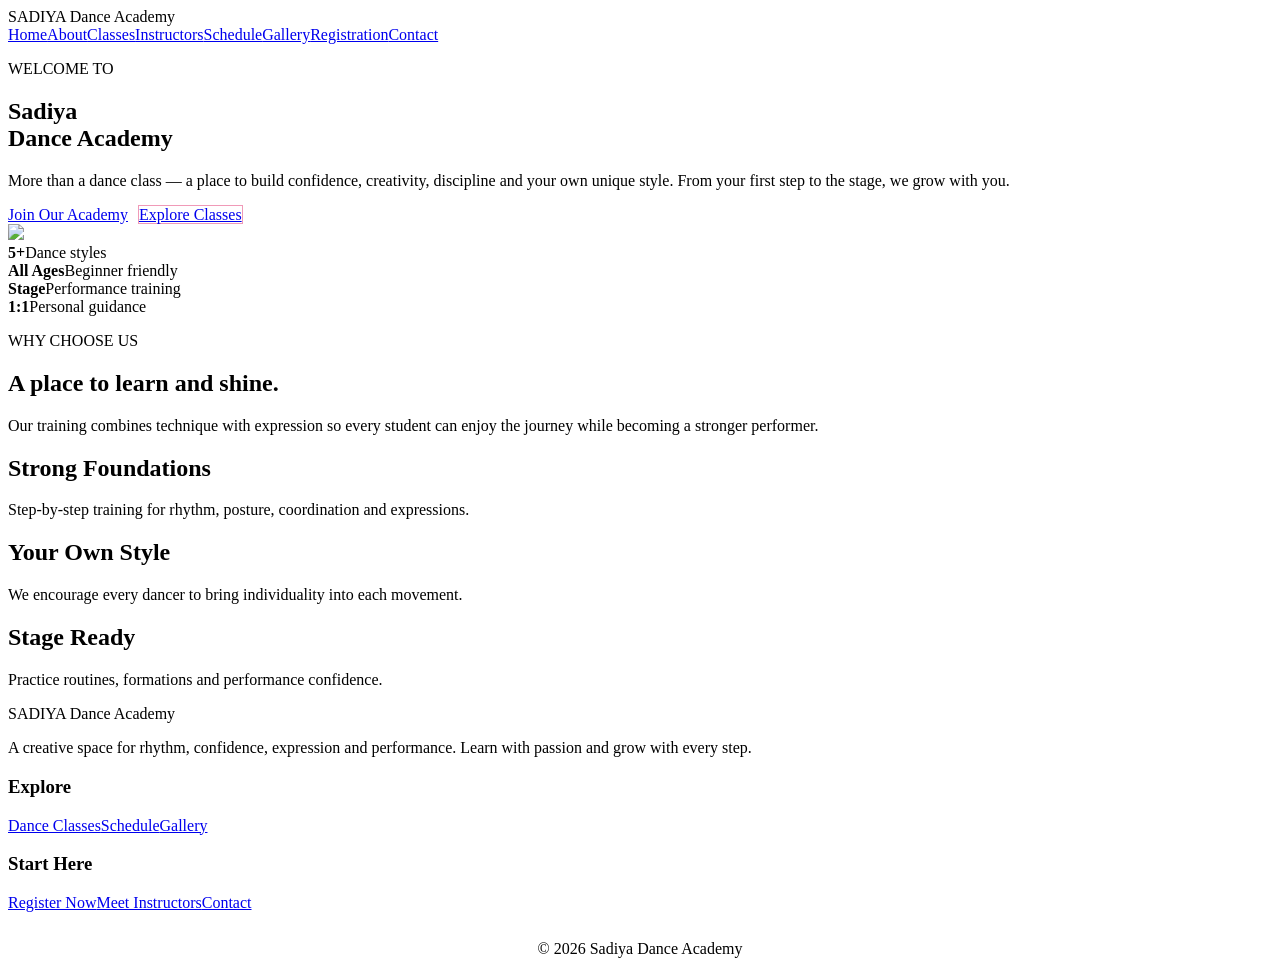
==== index.html @ f5e568c3 "Initial upload - Sadiya Dance Academy Website" ====
<!doctype html><html><head><meta charset="utf-8"><meta name="viewport" content="width=device-width,initial-scale=1"><title>Home | Sadiya Dance Academy</title><link rel="stylesheet" href="css/style.css"></head><body><nav><div class="brand">SADIYA <span>Dance Academy</span></div><div class="links"><a href="index.html">Home</a><a href="about.html">About</a><a href="classes.html">Classes</a><a href="instructors.html">Instructors</a><a href="schedule.html">Schedule</a><a href="gallery.html">Gallery</a><a href="registration.html">Registration</a><a href="contact.html">Contact</a></div></nav><section class="hero"><div><p class="accent">WELCOME TO</p><h1><span class="accent">Sadiya</span><br>Dance Academy</h1><p>More than a dance class — a place to build confidence, creativity, discipline and your own unique style. From your first step to the stage, we grow with you.</p><a class="btn" href="registration.html">Join Our Academy</a><a class="btn" style="margin-left:10px;background:transparent;border:1px solid #f09ab8" href="classes.html">Explore Classes</a></div><img class="photo" src="images/dance_4.jpg"></section><div class="info-strip"><div class="info-item"><b>5+</b>Dance styles</div><div class="info-item"><b>All Ages</b>Beginner friendly</div><div class="info-item"><b>Stage</b>Performance training</div><div class="info-item"><b>1:1</b>Personal guidance</div></div><section class="section"><div class="page-intro"><p class="accent">WHY CHOOSE US</p><h1>A place to learn and shine.</h1><p>Our training combines technique with expression so every student can enjoy the journey while becoming a stronger performer.</p></div><div class="content-grid"><div class="card"><h2>Strong Foundations</h2><p>Step-by-step training for rhythm, posture, coordination and expressions.</p></div><div class="card"><h2>Your Own Style</h2><p>We encourage every dancer to bring individuality into each movement.</p></div><div class="card"><h2>Stage Ready</h2><p>Practice routines, formations and performance confidence.</p></div></div></section><footer><div class="footer-links"><div><div class="brand">SADIYA <span>Dance Academy</span></div><p>A creative space for rhythm, confidence, expression and performance. Learn with passion and grow with every step.</p></div><div><h3>Explore</h3><a href="classes.html">Dance Classes</a><a href="schedule.html">Schedule</a><a href="gallery.html">Gallery</a></div><div><h3>Start Here</h3><a href="registration.html">Register Now</a><a href="instructors.html">Meet Instructors</a><a href="contact.html">Contact</a></div></div><p style="text-align:center;margin-top:28px">© 2026 Sadiya Dance Academy</p></footer><script src="js/script.js"></script></body></html>
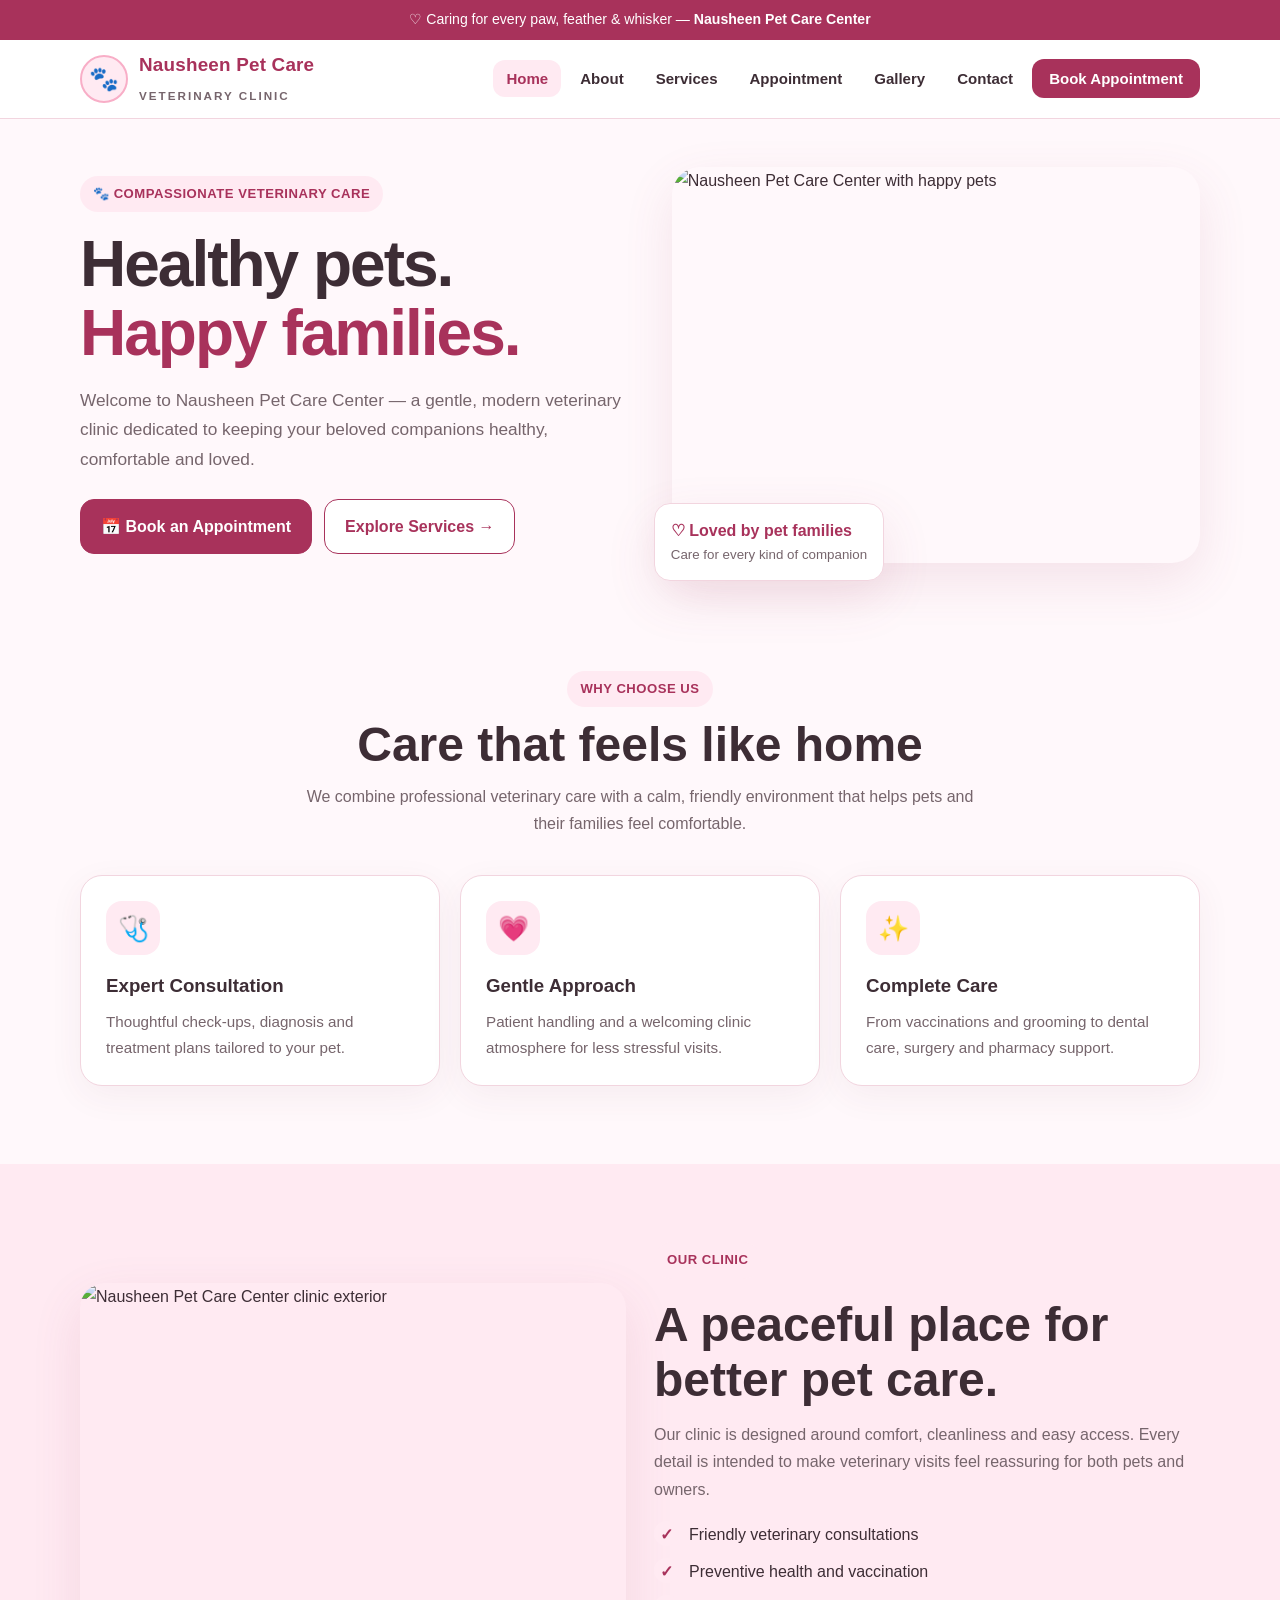
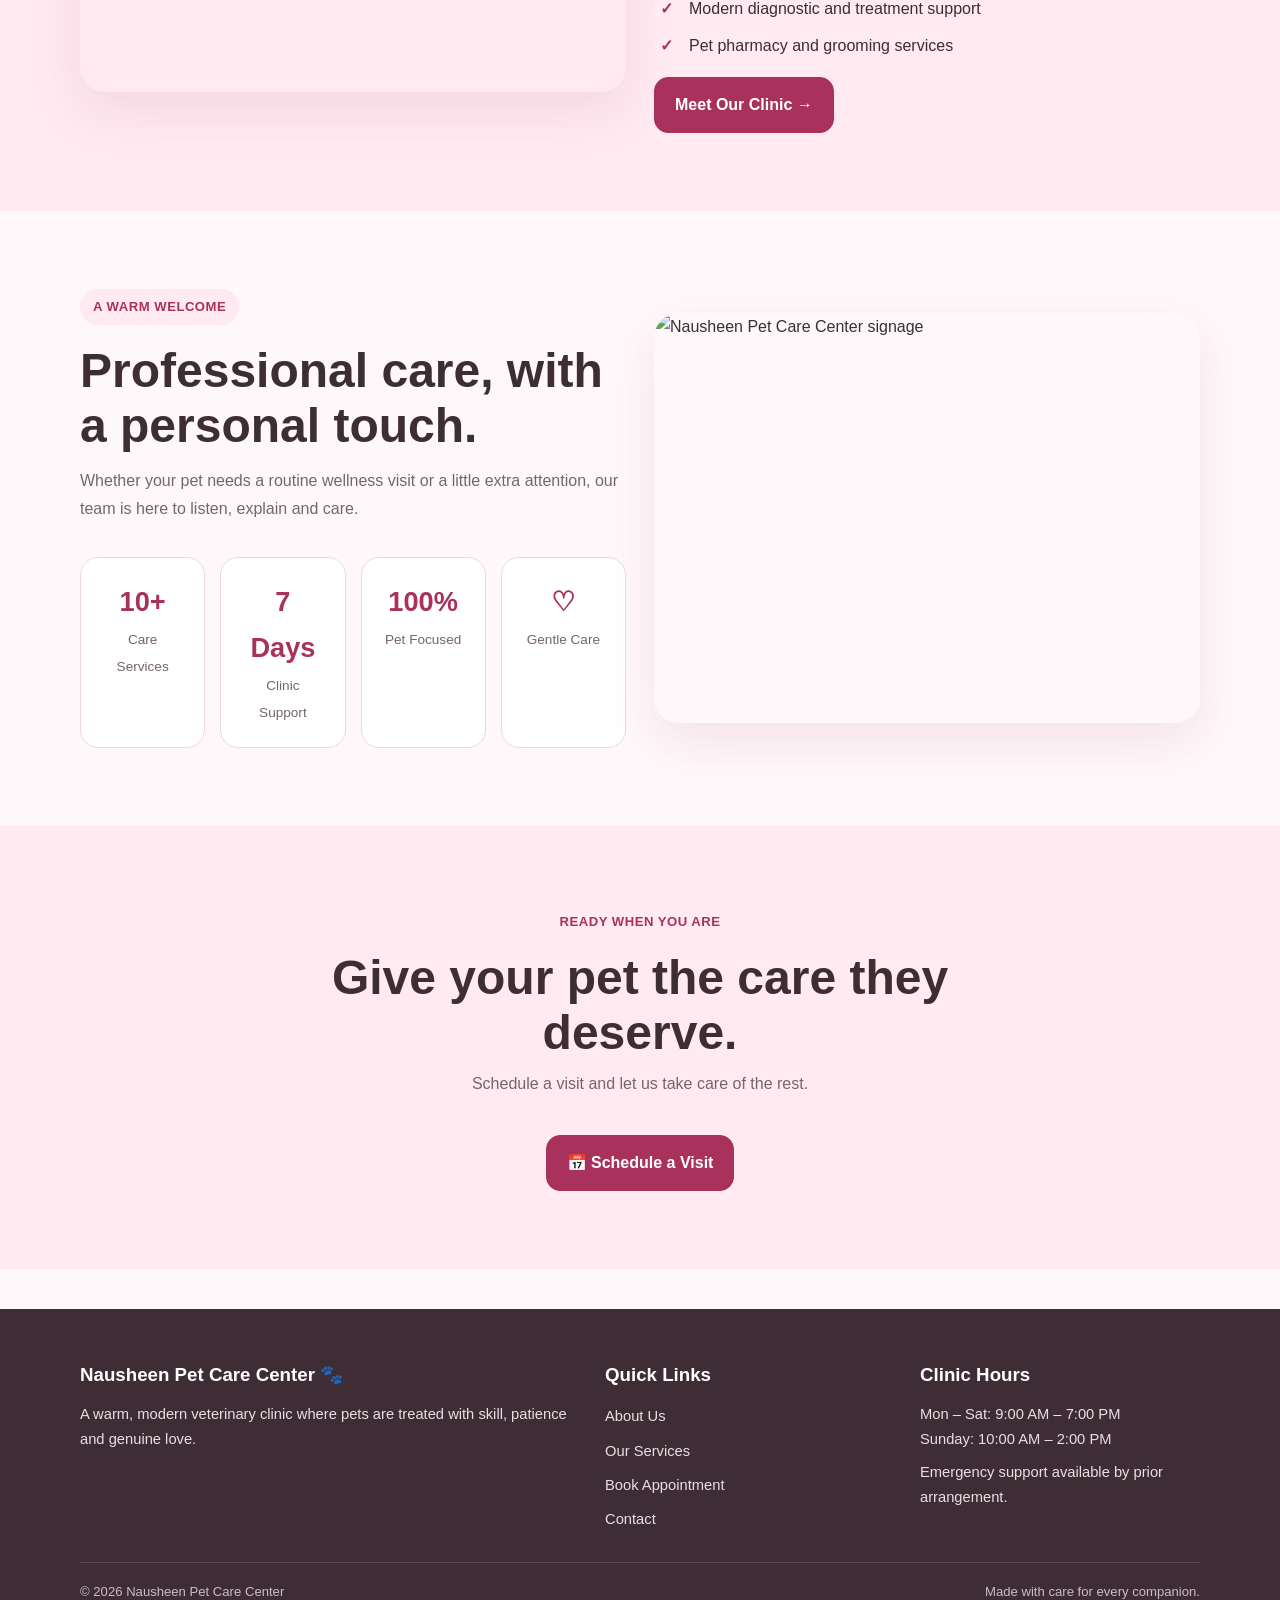
==== commit 87b23fbe: "Add Pet Care Center Website" ====
--- a/index.html
+++ b/index.html
@@ -1 +1,108 @@
-<!doctype html><html><head><meta charset="utf-8"><meta name="viewport" content="width=device-width,initial-scale=1"><title>Home | Sadiya Dance Academy</title><link rel="stylesheet" href="css/style.css"></head><body><nav><div class="brand">SADIYA <span>Dance Academy</span></div><div class="links"><a href="index.html">Home</a><a href="about.html">About</a><a href="classes.html">Classes</a><a href="instructors.html">Instructors</a><a href="schedule.html">Schedule</a><a href="gallery.html">Gallery</a><a href="registration.html">Registration</a><a href="contact.html">Contact</a></div></nav><section class="hero"><div><p class="accent">WELCOME TO</p><h1><span class="accent">Sadiya</span><br>Dance Academy</h1><p>More than a dance class — a place to build confidence, creativity, discipline and your own unique style. From your first step to the stage, we grow with you.</p><a class="btn" href="registration.html">Join Our Academy</a><a class="btn" style="margin-left:10px;background:transparent;border:1px solid #f09ab8" href="classes.html">Explore Classes</a></div><img class="photo" src="images/dance_4.jpg"></section><div class="info-strip"><div class="info-item"><b>5+</b>Dance styles</div><div class="info-item"><b>All Ages</b>Beginner friendly</div><div class="info-item"><b>Stage</b>Performance training</div><div class="info-item"><b>1:1</b>Personal guidance</div></div><section class="section"><div class="page-intro"><p class="accent">WHY CHOOSE US</p><h1>A place to learn and shine.</h1><p>Our training combines technique with expression so every student can enjoy the journey while becoming a stronger performer.</p></div><div class="content-grid"><div class="card"><h2>Strong Foundations</h2><p>Step-by-step training for rhythm, posture, coordination and expressions.</p></div><div class="card"><h2>Your Own Style</h2><p>We encourage every dancer to bring individuality into each movement.</p></div><div class="card"><h2>Stage Ready</h2><p>Practice routines, formations and performance confidence.</p></div></div></section><footer><div class="footer-links"><div><div class="brand">SADIYA <span>Dance Academy</span></div><p>A creative space for rhythm, confidence, expression and performance. Learn with passion and grow with every step.</p></div><div><h3>Explore</h3><a href="classes.html">Dance Classes</a><a href="schedule.html">Schedule</a><a href="gallery.html">Gallery</a></div><div><h3>Start Here</h3><a href="registration.html">Register Now</a><a href="instructors.html">Meet Instructors</a><a href="contact.html">Contact</a></div></div><p style="text-align:center;margin-top:28px">© 2026 Sadiya Dance Academy</p></footer><script src="js/script.js"></script></body></html>+<!DOCTYPE html>
+<html lang="en">
+<head>
+<meta charset="UTF-8">
+<meta name="viewport" content="width=device-width, initial-scale=1.0">
+<meta name="description" content="Nausheen Pet Care Center — a caring veterinary clinic for dogs, cats, birds, rabbits and more.">
+<title>Home | Nausheen Pet Care Center</title>
+<link rel="stylesheet" href="style.css">
+</head>
+<body>
+<div class="topbar">♡ Caring for every paw, feather & whisker — <b>Nausheen Pet Care Center</b></div>
+<header class="navbar">
+  <div class="container nav-inner">
+    <a class="brand" href="index.html">
+      <div class="brand-mark">🐾</div>
+      <div class="brand-text"><strong>Nausheen Pet Care</strong><span>VETERINARY CLINIC</span></div>
+    </a>
+    <button class="menu-btn" aria-label="Open menu" aria-expanded="false">☰</button>
+    <ul class="nav-links"><li><a href="index.html" class="active">Home</a></li>
+<li><a href="about.html" class="">About</a></li>
+<li><a href="services.html" class="">Services</a></li>
+<li><a href="appointment.html" class="">Appointment</a></li>
+<li><a href="gallery.html" class="">Gallery</a></li>
+<li><a href="contact.html" class="">Contact</a></li><li><a class="nav-cta" href="appointment.html">Book Appointment</a></li></ul>
+  </div>
+</header>
+<main>
+<section class="hero">
+  <div class="container hero-grid">
+    <div class="reveal">
+      <div class="eyebrow">🐾 COMPASSIONATE VETERINARY CARE</div>
+      <h1>Healthy pets.<br><span>Happy families.</span></h1>
+      <p>Welcome to Nausheen Pet Care Center — a gentle, modern veterinary clinic dedicated to keeping your beloved companions healthy, comfortable and loved.</p>
+      <div class="btns"><a class="btn btn-primary" href="appointment.html">📅 Book an Appointment</a><a class="btn btn-secondary" href="services.html">Explore Services →</a></div>
+    </div>
+    <div class="hero-media reveal">
+      <img src="assets/home-hero.png" alt="Nausheen Pet Care Center with happy pets">
+      <div class="hero-badge">♡ Loved by pet families<small>Care for every kind of companion</small></div>
+    </div>
+  </div>
+</section>
+
+<section class="section">
+  <div class="container">
+    <div class="section-head"><div class="eyebrow">WHY CHOOSE US</div><h2>Care that feels like home</h2><p>We combine professional veterinary care with a calm, friendly environment that helps pets and their families feel comfortable.</p></div>
+    <div class="cards">
+      <article class="card"><div class="service-icon">🩺</div><h3>Expert Consultation</h3><p>Thoughtful check-ups, diagnosis and treatment plans tailored to your pet.</p></article>
+      <article class="card"><div class="service-icon">💗</div><h3>Gentle Approach</h3><p>Patient handling and a welcoming clinic atmosphere for less stressful visits.</p></article>
+      <article class="card"><div class="service-icon">✨</div><h3>Complete Care</h3><p>From vaccinations and grooming to dental care, surgery and pharmacy support.</p></article>
+    </div>
+  </div>
+</section>
+
+<section class="section soft">
+  <div class="container feature-grid">
+    <div class="feature-img"><img src="assets/clinic-exterior.png" alt="Nausheen Pet Care Center clinic exterior"></div>
+    <div class="feature-copy">
+      <div class="eyebrow">OUR CLINIC</div>
+      <h2>A peaceful place for better pet care.</h2>
+      <p>Our clinic is designed around comfort, cleanliness and easy access. Every detail is intended to make veterinary visits feel reassuring for both pets and owners.</p>
+      <ul class="check-list"><li>Friendly veterinary consultations</li><li>Preventive health and vaccination</li><li>Modern diagnostic and treatment support</li><li>Pet pharmacy and grooming services</li></ul>
+      <a class="btn btn-primary" href="about.html">Meet Our Clinic →</a>
+    </div>
+  </div>
+</section>
+
+<section class="section">
+  <div class="container">
+    <div class="feature-grid">
+      <div class="feature-copy">
+        <div class="eyebrow">A WARM WELCOME</div>
+        <h2>Professional care, with a personal touch.</h2>
+        <p>Whether your pet needs a routine wellness visit or a little extra attention, our team is here to listen, explain and care.</p>
+        <div class="stats"><div class="stat"><strong>10+</strong><span>Care Services</span></div><div class="stat"><strong>7 Days</strong><span>Clinic Support</span></div><div class="stat"><strong>100%</strong><span>Pet Focused</span></div><div class="stat"><strong>♡</strong><span>Gentle Care</span></div></div>
+      </div>
+      <div class="feature-img"><img src="assets/clinic-signage.png" alt="Nausheen Pet Care Center signage"></div>
+    </div>
+  </div>
+</section>
+
+<section class="section soft">
+  <div class="container" style="text-align:center">
+    <div class="section-head"><div class="eyebrow">READY WHEN YOU ARE</div><h2>Give your pet the care they deserve.</h2><p>Schedule a visit and let us take care of the rest.</p></div>
+    <a class="btn btn-primary" href="appointment.html">📅 Schedule a Visit</a>
+  </div>
+</section>
+</main>
+<footer class="footer">
+  <div class="container footer-grid">
+    <div>
+      <h3>Nausheen Pet Care Center 🐾</h3>
+      <p>A warm, modern veterinary clinic where pets are treated with skill, patience and genuine love.</p>
+    </div>
+    <div>
+      <h3>Quick Links</h3>
+      <ul class="footer-links">
+        <li><a href="about.html">About Us</a></li><li><a href="services.html">Our Services</a></li>
+        <li><a href="appointment.html">Book Appointment</a></li><li><a href="contact.html">Contact</a></li>
+      </ul>
+    </div>
+    <div>
+      <h3>Clinic Hours</h3>
+      <p>Mon – Sat: 9:00 AM – 7:00 PM</p><p>Sunday: 10:00 AM – 2:00 PM</p>
+      <p style="margin-top:8px">Emergency support available by prior arrangement.</p>
+    </div>
+  </div>
+  <div class="container copyright"><span>© <span data-year></span> Nausheen Pet Care Center</span><span>Made with care for every companion.</span></div>
+</footer><script src="script.js"></script></body></html>
--- a/style.css
+++ b/style.css
@@ -0,0 +1,201 @@
+
+:root{
+  --pink-50:#fff8fb;
+  --pink-100:#ffeaf2;
+  --pink-200:#ffd3e1;
+  --pink-300:#f8aec7;
+  --pink-400:#e985a7;
+  --pink-500:#d85d86;
+  --pink-600:#bd426c;
+  --rose:#a8325b;
+  --ink:#3d2d35;
+  --muted:#76656c;
+  --white:#ffffff;
+  --line:#f2d5df;
+  --shadow:0 18px 50px rgba(167,76,108,.12);
+  --radius:22px;
+}
+*{box-sizing:border-box;margin:0;padding:0}
+html{scroll-behavior:smooth}
+body{
+  font-family: "Segoe UI", Arial, sans-serif;
+  color:var(--ink);
+  background:var(--pink-50);
+  line-height:1.7;
+}
+a{color:inherit;text-decoration:none}
+img{max-width:100%;display:block}
+.container{width:min(1120px,92%);margin:auto}
+.topbar{
+  background:var(--rose);color:white;font-size:.88rem;
+  padding:8px 0;text-align:center;
+}
+.navbar{
+  position:sticky;top:0;z-index:50;background:rgba(255,255,255,.96);
+  backdrop-filter:blur(12px);border-bottom:1px solid var(--line);
+}
+.nav-inner{height:78px;display:flex;align-items:center;justify-content:space-between;gap:25px}
+.brand{display:flex;align-items:center;gap:11px}
+.brand-mark{
+  width:48px;height:48px;border-radius:50%;background:var(--pink-100);
+  border:2px solid var(--pink-300);display:grid;place-items:center;font-size:24px;
+}
+.brand-text strong{display:block;color:var(--rose);font-size:1.18rem;letter-spacing:.2px}
+.brand-text span{font-size:.73rem;letter-spacing:2px;color:var(--muted);font-weight:700}
+.nav-links{display:flex;gap:6px;align-items:center;list-style:none}
+.nav-links a{padding:10px 13px;border-radius:12px;font-weight:600;font-size:.94rem}
+.nav-links a:hover,.nav-links a.active{background:var(--pink-100);color:var(--rose)}
+.nav-cta{background:var(--rose)!important;color:white!important;padding:11px 17px!important}
+.menu-btn{display:none;border:0;background:var(--pink-100);font-size:24px;border-radius:10px;padding:5px 11px;color:var(--rose)}
+
+.hero{padding:48px 0 30px}
+.hero-grid{display:grid;grid-template-columns:1.02fr .98fr;gap:42px;align-items:center}
+.eyebrow{
+  display:inline-flex;gap:8px;align-items:center;color:var(--rose);
+  background:var(--pink-100);padding:7px 13px;border-radius:999px;font-weight:700;
+  font-size:.82rem;letter-spacing:.5px;margin-bottom:18px;
+}
+.hero h1{font-size:clamp(2.5rem,5vw,4.65rem);line-height:1.08;letter-spacing:-2px;margin-bottom:18px}
+.hero h1 span{color:var(--rose)}
+.hero p{font-size:1.08rem;color:var(--muted);max-width:610px}
+.btns{display:flex;gap:12px;flex-wrap:wrap;margin-top:25px}
+.btn{
+  display:inline-flex;align-items:center;justify-content:center;gap:8px;
+  padding:13px 20px;border-radius:14px;border:1px solid var(--rose);
+  font-weight:750;transition:.2s ease;cursor:pointer;
+}
+.btn-primary{background:var(--rose);color:white}
+.btn-primary:hover{transform:translateY(-2px);box-shadow:0 10px 24px rgba(168,50,91,.2)}
+.btn-secondary{background:white;color:var(--rose)}
+.btn-secondary:hover{background:var(--pink-100)}
+.hero-media{position:relative}
+.hero-media img{width:100%;aspect-ratio:4/3;object-fit:cover;border-radius:28px;box-shadow:var(--shadow)}
+.hero-badge{
+  position:absolute;bottom:-18px;left:-18px;background:white;border:1px solid var(--line);
+  box-shadow:var(--shadow);padding:13px 16px;border-radius:16px;font-weight:700;color:var(--rose)
+}
+.hero-badge small{display:block;color:var(--muted);font-weight:500}
+
+.section{padding:78px 0}
+.section.soft{background:var(--pink-100)}
+.section-head{text-align:center;max-width:700px;margin:0 auto 38px}
+.section-head .eyebrow{margin-bottom:10px}
+.section-head h2{font-size:clamp(2rem,4vw,3rem);line-height:1.15;margin-bottom:10px}
+.section-head p{color:var(--muted)}
+.cards{display:grid;grid-template-columns:repeat(3,1fr);gap:20px}
+.card{
+  background:white;border:1px solid var(--line);border-radius:var(--radius);
+  padding:25px;box-shadow:0 10px 35px rgba(100,45,64,.06)
+}
+.service-icon{
+  width:54px;height:54px;border-radius:16px;background:var(--pink-100);
+  display:grid;place-items:center;font-size:25px;margin-bottom:15px
+}
+.card h3{margin-bottom:7px}
+.card p{color:var(--muted);font-size:.95rem}
+.card a{display:inline-block;color:var(--rose);font-weight:700;margin-top:12px}
+.feature-grid{display:grid;grid-template-columns:1fr 1fr;gap:28px;align-items:center}
+.feature-img{border-radius:25px;overflow:hidden;box-shadow:var(--shadow)}
+.feature-img img{width:100%;aspect-ratio:4/3;object-fit:cover}
+.feature-copy h2{font-size:clamp(2rem,4vw,3rem);line-height:1.15;margin-bottom:14px}
+.feature-copy p{color:var(--muted);margin-bottom:13px}
+.check-list{list-style:none;margin:18px 0}
+.check-list li{margin:10px 0;display:flex;gap:10px;align-items:flex-start}
+.check-list li::before{content:"✓";flex:0 0 25px;height:25px;border-radius:50%;display:grid;place-items:center;background:var(--pink-100);color:var(--rose);font-weight:900}
+
+.stats{display:grid;grid-template-columns:repeat(4,1fr);gap:15px;margin-top:35px}
+.stat{background:white;border:1px solid var(--line);padding:21px;border-radius:18px;text-align:center}
+.stat strong{display:block;color:var(--rose);font-size:1.7rem}
+.stat span{font-size:.85rem;color:var(--muted)}
+
+.page-hero{padding:65px 0;background:linear-gradient(135deg,var(--pink-100),#fff)}
+.page-hero h1{font-size:clamp(2.4rem,5vw,4rem);line-height:1.1;margin-bottom:10px}
+.page-hero p{color:var(--muted);max-width:680px}
+.breadcrumb{font-size:.84rem;color:var(--rose);font-weight:700;margin-bottom:12px}
+
+.about-photo img{width:100%;border-radius:28px;box-shadow:var(--shadow)}
+.quote{
+  margin-top:28px;background:var(--pink-100);border-left:4px solid var(--rose);
+  padding:20px 22px;border-radius:0 16px 16px 0;font-weight:650;color:var(--rose)
+}
+
+.service-list{display:grid;grid-template-columns:repeat(2,1fr);gap:20px}
+.service-card{display:flex;gap:18px;background:white;border:1px solid var(--line);border-radius:20px;padding:23px}
+.service-card .service-icon{flex:0 0 54px;margin:0}
+.service-card h3{margin-bottom:4px}
+.service-card p{color:var(--muted);font-size:.94rem}
+
+.form-wrap{display:grid;grid-template-columns:.72fr 1.28fr;gap:28px;align-items:start}
+.info-panel{background:var(--rose);color:white;border-radius:25px;padding:30px}
+.info-panel h2{font-size:2rem;line-height:1.15;margin-bottom:10px}
+.info-panel p{opacity:.9}
+.info-item{display:flex;gap:12px;margin-top:22px;align-items:flex-start}
+.info-item b{display:block}
+.info-item span{font-size:.9rem;opacity:.85}
+.form-card{background:white;border:1px solid var(--line);border-radius:25px;padding:30px;box-shadow:var(--shadow)}
+.form-grid{display:grid;grid-template-columns:1fr 1fr;gap:16px}
+.field{margin-bottom:16px}
+.field.full{grid-column:1/-1}
+label{display:block;font-weight:700;font-size:.88rem;margin-bottom:6px}
+input,select,textarea{
+  width:100%;padding:12px 13px;border:1px solid #e7c9d4;border-radius:12px;
+  outline:none;background:#fff;color:var(--ink);font:inherit
+}
+input:focus,select:focus,textarea:focus{border-color:var(--pink-500);box-shadow:0 0 0 3px rgba(216,93,134,.1)}
+textarea{min-height:115px;resize:vertical}
+.notice{display:none;margin-top:16px;background:#eef9f2;color:#28613b;border:1px solid #cbe8d5;padding:13px;border-radius:12px}
+.notice.show{display:block}
+
+.gallery{display:grid;grid-template-columns:repeat(2,1fr);gap:20px}
+.gallery figure{background:white;border:1px solid var(--line);border-radius:22px;overflow:hidden}
+.gallery img{width:100%;aspect-ratio:4/3;object-fit:cover}
+.gallery figcaption{padding:13px 16px;font-weight:700;color:var(--rose)}
+
+.contact-grid{display:grid;grid-template-columns:1fr 1fr;gap:25px}
+.map-card,.contact-card{background:white;border:1px solid var(--line);border-radius:24px;padding:28px}
+.map-placeholder{
+  min-height:290px;border-radius:18px;background:linear-gradient(135deg,#ffe6ef,#fff);
+  display:grid;place-items:center;text-align:center;color:var(--rose);padding:30px
+}
+.hours{width:100%;border-collapse:collapse;margin-top:12px}
+.hours td{padding:10px 0;border-bottom:1px solid var(--line)}
+.hours td:last-child{text-align:right;font-weight:700;color:var(--rose)}
+
+.footer{background:#3f2d35;color:#fff;padding:50px 0 22px;margin-top:40px}
+.footer-grid{display:grid;grid-template-columns:1.4fr .8fr .8fr;gap:35px}
+.footer h3{margin-bottom:12px}
+.footer p,.footer a{color:#e9dfe3;font-size:.92rem}
+.footer-links{list-style:none;display:grid;gap:7px}
+.copyright{border-top:1px solid rgba(255,255,255,.14);margin-top:30px;padding-top:18px;font-size:.82rem;color:#cbbdc3;display:flex;justify-content:space-between;gap:10px}
+
+.reveal{animation:fadeUp .55s ease both}
+@keyframes fadeUp{from{opacity:0;transform:translateY(12px)}to{opacity:1;transform:none}}
+
+@media(max-width:850px){
+  .menu-btn{display:block}
+  .nav-links{
+    display:none;position:absolute;top:78px;left:0;right:0;background:white;
+    padding:12px 4%;border-bottom:1px solid var(--line);box-shadow:var(--shadow);flex-direction:column;align-items:stretch
+  }
+  .nav-links.open{display:flex}
+  .nav-links a{display:block}
+  .hero-grid,.feature-grid,.form-wrap,.contact-grid{grid-template-columns:1fr}
+  .hero{padding-top:30px}
+  .cards{grid-template-columns:1fr 1fr}
+  .stats{grid-template-columns:1fr 1fr}
+  .service-list{grid-template-columns:1fr}
+  .footer-grid{grid-template-columns:1fr 1fr}
+}
+@media(max-width:560px){
+  .nav-inner{height:70px}
+  .nav-links{top:70px}
+  .brand-mark{width:42px;height:42px}
+  .brand-text strong{font-size:1rem}
+  .brand-text span{font-size:.63rem}
+  .cards,.gallery,.form-grid,.footer-grid{grid-template-columns:1fr}
+  .field.full{grid-column:auto}
+  .section{padding:55px 0}
+  .hero h1{letter-spacing:-1px}
+  .hero-badge{left:10px}
+  .copyright{flex-direction:column}
+}
